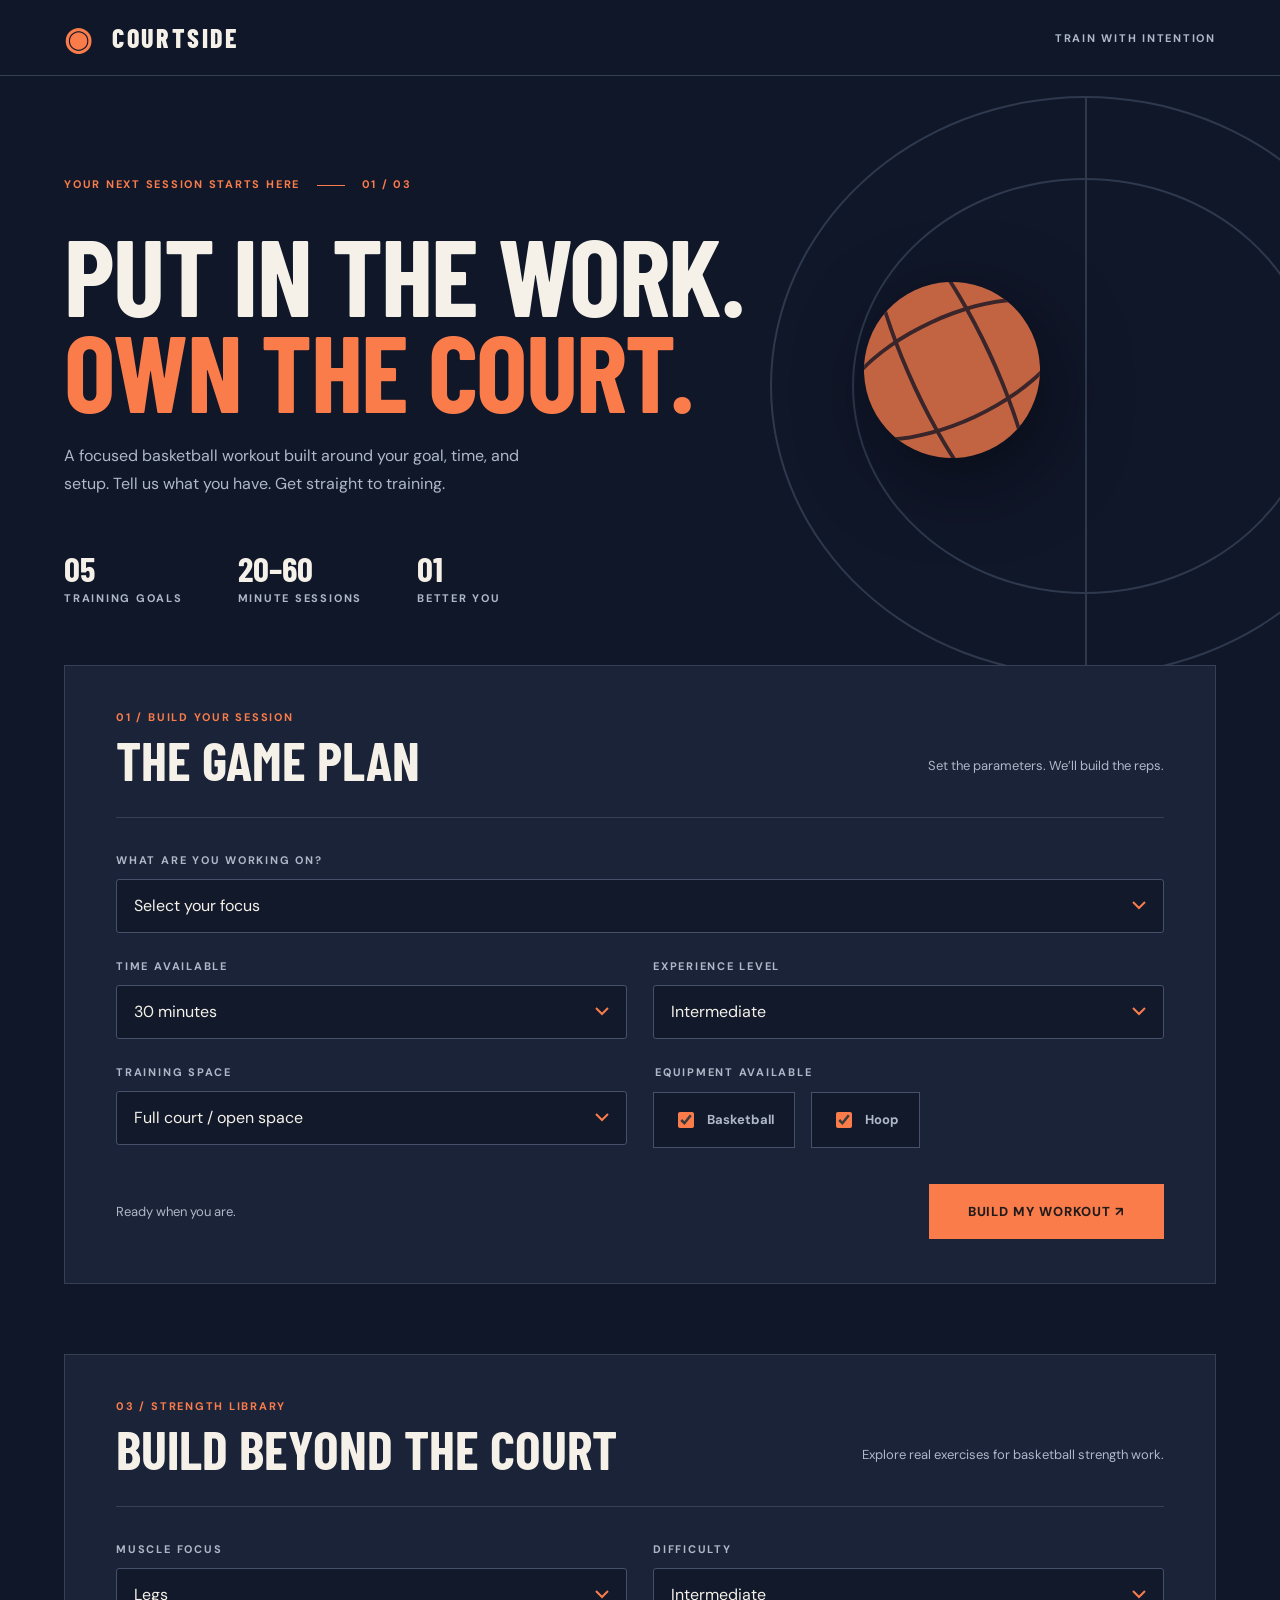
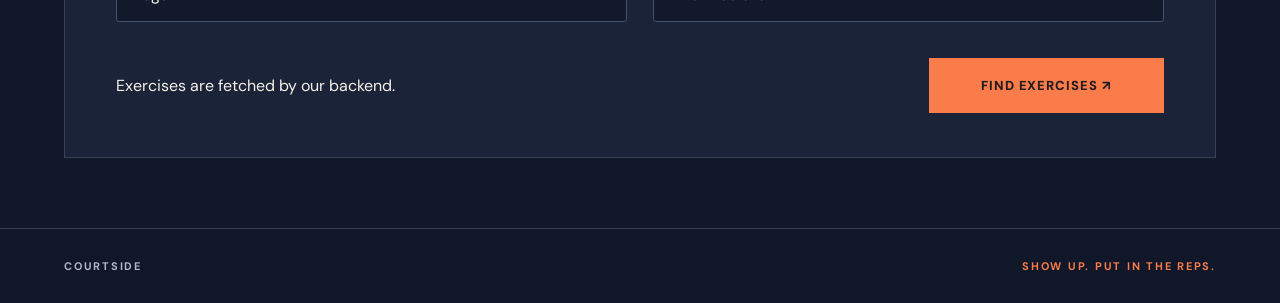
==== index.html @ 2d4d2a44 "connected to render backend" ====
<!doctype html>
<html lang="en">
<head>
  <meta charset="utf-8">
  <meta name="viewport" content="width=device-width, initial-scale=1">
  <meta name="theme-color" content="#101729">
  <title>COURTSIDE | Basketball Training</title>
  <link rel="stylesheet" href="style.css">
</head>
<body>
  <header class="masthead"><a href="#top" class="brand"><span class="brand-mark">◉</span> COURTSIDE</a><span class="header-tag">TRAIN WITH INTENTION</span></header>
  <main id="top">
    <section class="hero">
      <p class="eyebrow">YOUR NEXT SESSION STARTS HERE <span class="line"></span> 01 / 03</p>
      <h1>Put in the work.<br><em>Own the court.</em></h1>
      <p class="intro">A focused basketball workout built around your goal, time, and setup. Tell us what you have. Get straight to training.</p>
      <div class="hero-stats"><div><strong>05</strong><span>TRAINING GOALS</span></div><div><strong>20–60</strong><span>MINUTE SESSIONS</span></div><div><strong>01</strong><span>BETTER YOU</span></div></div>
      <div class="court-art" aria-hidden="true"><div class="court-circle"></div><div class="court-line"></div><div class="basketball"></div></div>
    </section>
    <section class="workspace" aria-labelledby="form-title">
      <div class="section-heading"><div><p class="eyebrow">01 / BUILD YOUR SESSION</p><h2 id="form-title">The game plan</h2></div><p>Set the parameters. We’ll build the reps.</p></div>
      <form id="workout-form" novalidate>
        <div class="field full"><label for="goal">WHAT ARE YOU WORKING ON?</label><select id="goal" required><option value="">Select your focus</option><option value="shooting">Shooting</option><option value="handling">Ball handling</option><option value="finishing">Finishing</option><option value="defense">Defense</option><option value="conditioning">Conditioning</option></select></div>
        <div class="field"><label for="minutes">TIME AVAILABLE</label><select id="minutes"><option value="20">20 minutes</option><option value="30" selected>30 minutes</option><option value="45">45 minutes</option><option value="60">60 minutes</option></select></div>
        <div class="field"><label for="level">EXPERIENCE LEVEL</label><select id="level"><option value="beginner">Beginner</option><option value="intermediate" selected>Intermediate</option><option value="advanced">Advanced</option></select></div>
        <div class="field"><label for="space">TRAINING SPACE</label><select id="space"><option value="court">Full court / open space</option><option value="small">Small space</option></select></div>
        <fieldset class="field equipment"><legend>EQUIPMENT AVAILABLE</legend><label class="check"><input type="checkbox" name="equipment" value="ball" checked> Basketball</label><label class="check"><input type="checkbox" name="equipment" value="hoop" checked> Hoop</label></fieldset>
        <div class="form-footer"><span id="status" role="status" aria-live="polite">Ready when you are.</span><button id="submit" type="submit">BUILD MY WORKOUT <span aria-hidden="true">↗</span></button></div>
      </form>
    </section>
    <section id="result" class="result" aria-live="polite" hidden></section>
    <section class="workspace strength" aria-labelledby="strength-title">
      <div class="section-heading"><div><p class="eyebrow">03 / STRENGTH LIBRARY</p><h2 id="strength-title">Build beyond the court</h2></div><p>Explore real exercises for basketball strength work.</p></div>
      <form id="exercise-form" novalidate>
        <div class="field"><label for="focus">MUSCLE FOCUS</label><select id="focus"><option value="legs">Legs</option><option value="core">Core</option><option value="upper">Chest / upper body</option></select></div>
        <div class="field"><label for="exercise-level">DIFFICULTY</label><select id="exercise-level"><option value="beginner">Beginner</option><option value="intermediate" selected>Intermediate</option><option value="advanced">Advanced</option></select></div>
        <div class="form-footer"><span id="exercise-status" role="status" aria-live="polite">Exercises are fetched by our backend.</span><button id="exercise-submit" type="submit">FIND EXERCISES <span aria-hidden="true">↗</span></button></div>
      </form>
      <div id="exercise-results" class="exercise-results" aria-live="polite" hidden></div>
    </section>
  </main>
  <footer>COURTSIDE <span>SHOW UP. PUT IN THE REPS.</span></footer>
  <script src="app.js" defer></script>
</body>
</html>
---- style.css ----
@import url('https://fonts.googleapis.com/css2?family=Barlow+Condensed:wght@500;600;700;800&family=DM+Sans:wght@400;500;600;700&display=swap');
:root{color-scheme:dark;--bg:#101729;--panel:#1a2337;--line:#344054;--text:#f5f1e8;--muted:#aeb8c9;--accent:#fa7c4b}*{box-sizing:border-box}html{scroll-behavior:smooth}body{margin:0;background:var(--bg);color:var(--text);font:16px 'DM Sans',sans-serif}button,select{font:inherit}.masthead{height:76px;border-bottom:1px solid var(--line);display:flex;align-items:center;justify-content:space-between;padding:0 max(5vw,24px);position:relative;z-index:2}.brand{font:800 26px 'Barlow Condensed',sans-serif;letter-spacing:.1em;text-decoration:none;color:var(--text)}.brand-mark{color:var(--accent);font-size:32px;vertical-align:-2px;margin-right:10px}.header-tag,.eyebrow,label,legend,.hero-stats span,footer{font-size:11px;letter-spacing:.16em;font-weight:700}.header-tag{color:var(--muted)}main{max-width:1320px;margin:auto}.hero{min-height:555px;padding:90px 5% 60px;position:relative;overflow:hidden}.hero>p,.hero>h1,.hero-stats{position:relative;z-index:1;max-width:710px}.eyebrow{color:var(--accent)}.line{display:inline-block;width:28px;height:1px;background:var(--accent);vertical-align:middle;margin:0 12px}h1,h2,h3{font-family:'Barlow Condensed',Impact,sans-serif;text-transform:uppercase;margin:0}h1{font-size:clamp(64px,8.5vw,128px);line-height:.88;letter-spacing:-.015em;margin:35px 0 25px}h1 em{font-style:normal;color:var(--accent)}.intro{max-width:470px!important;color:var(--muted);line-height:1.7}.hero-stats{display:flex;gap:55px;margin-top:50px}.hero-stats div{display:flex;flex-direction:column;gap:2px}.hero-stats strong{font:700 35px 'Barlow Condensed',sans-serif}.hero-stats span{color:var(--muted)}.court-art{position:absolute;right:-120px;top:20px;width:630px;height:580px;border:2px solid #38445a;border-radius:50%;opacity:.76}.court-circle{position:absolute;inset:80px;border:2px solid #38445a;border-radius:50%}.court-line{position:absolute;left:50%;height:100%;border-left:2px solid #38445a}.basketball{position:absolute;left:92px;top:184px;width:176px;height:176px;border-radius:50%;background:var(--accent);box-shadow:0 25px 75px #0008;transform:rotate(-25deg);overflow:hidden}.basketball:before,.basketball:after{content:"";position:absolute;border:4px solid #462a2b;border-radius:50%}.basketball:before{inset:-80px 45px}.basketball:after{width:240px;height:100px;left:-35px;top:34px}.workspace{margin:0 5% 70px;background:var(--panel);border:1px solid var(--line);padding:44px clamp(22px,4vw,60px)}.section-heading{display:flex;align-items:end;justify-content:space-between;border-bottom:1px solid var(--line);padding-bottom:30px;margin-bottom:35px;gap:20px}.section-heading .eyebrow{margin:0 0 9px}h2{font-size:54px;line-height:1}.section-heading>p{color:var(--muted);font-size:13px}form{display:grid;grid-template-columns:1fr 1fr;gap:26px}.field{display:flex;flex-direction:column;gap:12px}.full{grid-column:1/-1}label,legend{color:var(--muted)}select{appearance:none;background:#11192b;color:var(--text);border:1px solid #45516a;padding:15px 42px 15px 17px;border-radius:3px;min-height:54px;background-image:url("data:image/svg+xml,%3Csvg xmlns='http://www.w3.org/2000/svg' width='14' height='9'%3E%3Cpath d='m1 1 6 6 6-6' fill='none' stroke='%23fa7c4b' stroke-width='2'/%3E%3C/svg%3E");background-position:right 17px center;background-repeat:no-repeat}select:focus-visible,button:focus-visible,input:focus-visible{outline:2px solid var(--accent);outline-offset:3px}fieldset{border:0;padding:0;margin:0}.equipment{flex-direction:row;flex-wrap:wrap;align-content:start;gap:16px}.equipment legend{margin-bottom:13px}.check{padding:16px 20px;border:1px solid #45516a;background:#11192b;letter-spacing:0;font-size:13px;cursor:pointer;display:flex;align-items:center;gap:10px}.check input{accent-color:var(--accent);width:16px;height:16px}.form-footer{grid-column:1/-1;display:flex;justify-content:space-between;align-items:center;gap:20px;margin-top:10px}#status{color:var(--muted);font-size:13px}#status.error{color:#ffb6a2}button{border:0;background:var(--accent);color:#211b1c;font-weight:800;letter-spacing:.07em;font-size:13px;padding:19px 23px;min-width:235px;cursor:pointer}button:hover{background:#ff986d}button:disabled{opacity:.6;cursor:wait}.result{margin:0 5% 100px;border:1px solid var(--line);background:var(--panel);padding:42px clamp(22px,4vw,60px)}.result-top{display:flex;justify-content:space-between;align-items:end;gap:20px;border-bottom:1px solid var(--line);padding-bottom:25px}.result h2{font-size:52px}.result h3{font-size:29px}.duration{color:var(--accent);font:700 28px 'Barlow Condensed',sans-serif}.section-card{padding:26px 0;border-bottom:1px solid var(--line)}.section-card>p,.drill p,.coach-note{color:var(--muted);line-height:1.6}.drill{display:grid;grid-template-columns:60px 1fr auto;gap:20px;padding:15px 0;align-items:start}.drill .number{font:700 19px 'Barlow Condensed',sans-serif;color:var(--accent)}.drill h4{margin:0;font-size:15px}.drill p{font-size:13px;margin:7px 0 0}.drill .time{font-size:13px;color:var(--accent);white-space:nowrap}.coach-note{border-left:3px solid var(--accent);padding-left:18px;margin-top:25px}footer{border-top:1px solid var(--line);padding:30px 5%;display:flex;justify-content:space-between;color:var(--muted)}footer span{color:var(--accent)}@media(max-width:750px){.header-tag{display:none}.hero{min-height:520px;padding-top:75px}.court-art{right:-450px;opacity:.3}.hero-stats{gap:23px}.hero-stats strong{font-size:27px}.hero-stats span{font-size:9px}.section-heading{display:block}.section-heading>p{margin-bottom:0}form{grid-template-columns:1fr}.full,.form-footer{grid-column:1}.form-footer{align-items:stretch;flex-direction:column}button{width:100%}.result-top{align-items:start;flex-direction:column}footer{gap:15px;flex-wrap:wrap}}
:root .strength{margin-top:60px}.exercise-results{margin-top:35px;border-top:1px solid var(--line);padding-top:25px}.exercise-card{padding:22px 0;border-bottom:1px solid var(--line)}.exercise-card .number{color:var(--accent);font:700 20px 'Barlow Condensed',sans-serif}.exercise-card h3{display:inline-block;margin-left:15px;font-size:28px}.exercise-card p{color:var(--muted);font-size:14px;line-height:1.7}.exercise-card .exercise-meta{text-transform:capitalize;color:var(--accent);font-size:12px}.exercise-card .safety{border-left:2px solid var(--accent);padding-left:14px}
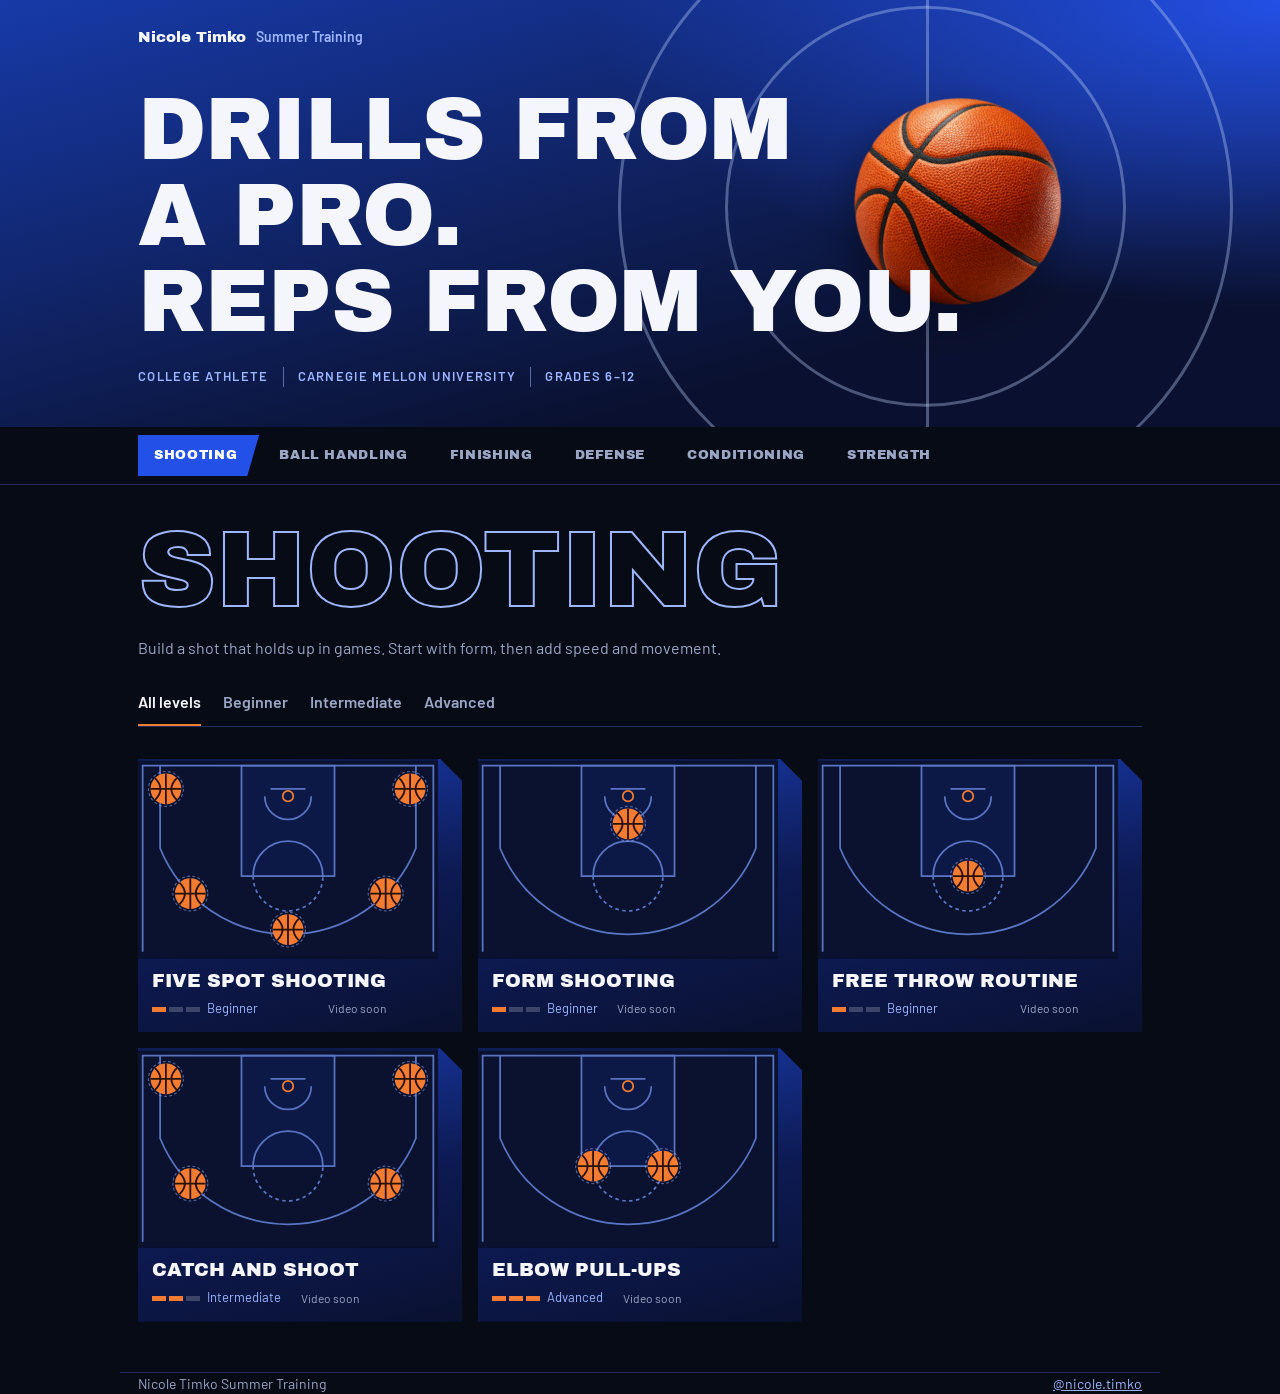
==== commit 6f468a6a: "updates format and look" ====
--- a/index.html
+++ b/index.html
@@ -3,43 +3,102 @@
 <head>
   <meta charset="utf-8">
   <meta name="viewport" content="width=device-width, initial-scale=1">
-  <meta name="theme-color" content="#101729">
-  <title>COURTSIDE | Basketball Training</title>
+  <meta name="theme-color" content="#0a1130">
+  <title>Nicole Timko | Summer Training</title>
+  <link rel="preconnect" href="https://fonts.googleapis.com">
+  <link rel="preconnect" href="https://fonts.gstatic.com" crossorigin>
+  <link href="https://fonts.googleapis.com/css2?family=Archivo+Black&family=Barlow:wght@400;500;600&display=swap" rel="stylesheet">
   <link rel="stylesheet" href="style.css">
 </head>
 <body>
-  <header class="masthead"><a href="#top" class="brand"><span class="brand-mark">◉</span> COURTSIDE</a><span class="header-tag">TRAIN WITH INTENTION</span></header>
-  <main id="top">
-    <section class="hero">
-      <p class="eyebrow">YOUR NEXT SESSION STARTS HERE <span class="line"></span> 01 / 03</p>
-      <h1>Put in the work.<br><em>Own the court.</em></h1>
-      <p class="intro">A focused basketball workout built around your goal, time, and setup. Tell us what you have. Get straight to training.</p>
-      <div class="hero-stats"><div><strong>05</strong><span>TRAINING GOALS</span></div><div><strong>20–60</strong><span>MINUTE SESSIONS</span></div><div><strong>01</strong><span>BETTER YOU</span></div></div>
-      <div class="court-art" aria-hidden="true"><div class="court-circle"></div><div class="court-line"></div><div class="basketball"></div></div>
-    </section>
-    <section class="workspace" aria-labelledby="form-title">
-      <div class="section-heading"><div><p class="eyebrow">01 / BUILD YOUR SESSION</p><h2 id="form-title">The game plan</h2></div><p>Set the parameters. We’ll build the reps.</p></div>
-      <form id="workout-form" novalidate>
-        <div class="field full"><label for="goal">WHAT ARE YOU WORKING ON?</label><select id="goal" required><option value="">Select your focus</option><option value="shooting">Shooting</option><option value="handling">Ball handling</option><option value="finishing">Finishing</option><option value="defense">Defense</option><option value="conditioning">Conditioning</option></select></div>
-        <div class="field"><label for="minutes">TIME AVAILABLE</label><select id="minutes"><option value="20">20 minutes</option><option value="30" selected>30 minutes</option><option value="45">45 minutes</option><option value="60">60 minutes</option></select></div>
-        <div class="field"><label for="level">EXPERIENCE LEVEL</label><select id="level"><option value="beginner">Beginner</option><option value="intermediate" selected>Intermediate</option><option value="advanced">Advanced</option></select></div>
-        <div class="field"><label for="space">TRAINING SPACE</label><select id="space"><option value="court">Full court / open space</option><option value="small">Small space</option></select></div>
-        <fieldset class="field equipment"><legend>EQUIPMENT AVAILABLE</legend><label class="check"><input type="checkbox" name="equipment" value="ball" checked> Basketball</label><label class="check"><input type="checkbox" name="equipment" value="hoop" checked> Hoop</label></fieldset>
-        <div class="form-footer"><span id="status" role="status" aria-live="polite">Ready when you are.</span><button id="submit" type="submit">BUILD MY WORKOUT <span aria-hidden="true">↗</span></button></div>
+  <!-- Shared basketball graphic used by every court diagram -->
+  <svg width="0" height="0" style="position:absolute" aria-hidden="true">
+    <defs>
+      <g id="ball">
+        <circle r="12" fill="#f47b32"/>
+        <path d="M-12 0H12M0-12V12M-8.5-8.5Q0 0-8.5 8.5M8.5-8.5Q0 0 8.5 8.5" fill="none" stroke="#2a1206" stroke-width="1.4"/>
+      </g>
+    </defs>
+  </svg>
+
+  <header class="hero">
+    <div class="wrap">
+      <p class="brand">Nicole Timko <span>Summer Training</span></p>
+
+      <h1>Drills from<br>a pro.<br>Reps from you.</h1>
+
+      <div class="court-art" aria-hidden="true">
+        <div class="court-circle"></div>
+        <div class="court-line"></div>
+        <div class="basketball"></div>
+      </div>
+
+      <p class="specs">
+        <span>College Athlete</span>
+        <span>Carnegie Mellon University</span>
+        <span>Grades 6–12</span>
+      </p>
+    </div>
+  </header>
+
+  <nav id="tabs" class="tabs" aria-label="Skills"><div class="wrap" id="tabs-in"></div></nav>
+
+  <main class="wrap">
+    <div class="page-head">
+      <h2 id="title"></h2>
+      <p id="blurb"></p>
+      <div id="levels" class="levels" role="group" aria-label="Filter by level"></div>
+    </div>
+
+    <section id="grid" class="grid" aria-live="polite"></section>
+
+    <section id="strength" class="strength" hidden>
+      <form id="exercise-form" novalidate>
+        <label>Muscle focus
+          <select id="focus">
+            <option value="legs">Legs</option>
+            <option value="core">Core</option>
+            <option value="upper">Chest / upper body</option>
+          </select>
+        </label>
+        <label>Difficulty
+          <select id="exercise-level">
+            <option value="beginner">Beginner</option>
+            <option value="intermediate" selected>Intermediate</option>
+            <option value="advanced">Advanced</option>
+          </select>
+        </label>
+        <button id="exercise-submit" type="submit" class="btn">Find exercises</button>
       </form>
-    </section>
-    <section id="result" class="result" aria-live="polite" hidden></section>
-    <section class="workspace strength" aria-labelledby="strength-title">
-      <div class="section-heading"><div><p class="eyebrow">03 / STRENGTH LIBRARY</p><h2 id="strength-title">Build beyond the court</h2></div><p>Explore real exercises for basketball strength work.</p></div>
-      <form id="exercise-form" novalidate>
-        <div class="field"><label for="focus">MUSCLE FOCUS</label><select id="focus"><option value="legs">Legs</option><option value="core">Core</option><option value="upper">Chest / upper body</option></select></div>
-        <div class="field"><label for="exercise-level">DIFFICULTY</label><select id="exercise-level"><option value="beginner">Beginner</option><option value="intermediate" selected>Intermediate</option><option value="advanced">Advanced</option></select></div>
-        <div class="form-footer"><span id="exercise-status" role="status" aria-live="polite">Exercises are fetched by our backend.</span><button id="exercise-submit" type="submit">FIND EXERCISES <span aria-hidden="true">↗</span></button></div>
-      </form>
-      <div id="exercise-results" class="exercise-results" aria-live="polite" hidden></div>
+      <p id="exercise-status" role="status" aria-live="polite" class="status">Pick a focus and difficulty to see exercises.</p>
+      <div id="exercise-results" hidden></div>
     </section>
   </main>
-  <footer>COURTSIDE <span>SHOW UP. PUT IN THE REPS.</span></footer>
+
+  <footer class="wrap">
+    <span>Nicole Timko Summer Training</span>
+    <a href="https://www.instagram.com/nicole.timko/" target="_blank" rel="noopener">@nicole.timko</a>
+  </footer>
+
+  <dialog id="viewer" aria-labelledby="viewer-title">
+    <button id="viewer-close" class="close" type="button" aria-label="Close">&times;</button>
+    <div class="sheet">
+      <div id="media" class="media"></div>
+      <div class="info">
+        <p id="viewer-meta" class="meta"></p>
+        <h3 id="viewer-title"></h3>
+        <p id="viewer-desc" class="desc"></p>
+        <div id="court-wrap" hidden>
+          <div id="court-box"></div>
+          <div class="court-bar">
+            <span id="court-label" aria-live="polite"></span>
+            <button id="court-toggle" type="button" class="btn small">Pause</button>
+          </div>
+        </div>
+      </div>
+    </div>
+  </dialog>
+
   <script src="app.js" defer></script>
 </body>
 </html>
--- a/style.css
+++ b/style.css
@@ -1,3 +1,235 @@
-@import url('https://fonts.googleapis.com/css2?family=Barlow+Condensed:wght@500;600;700;800&family=DM+Sans:wght@400;500;600;700&display=swap');
-:root{color-scheme:dark;--bg:#101729;--panel:#1a2337;--line:#344054;--text:#f5f1e8;--muted:#aeb8c9;--accent:#fa7c4b}*{box-sizing:border-box}html{scroll-behavior:smooth}body{margin:0;background:var(--bg);color:var(--text);font:16px 'DM Sans',sans-serif}button,select{font:inherit}.masthead{height:76px;border-bottom:1px solid var(--line);display:flex;align-items:center;justify-content:space-between;padding:0 max(5vw,24px);position:relative;z-index:2}.brand{font:800 26px 'Barlow Condensed',sans-serif;letter-spacing:.1em;text-decoration:none;color:var(--text)}.brand-mark{color:var(--accent);font-size:32px;vertical-align:-2px;margin-right:10px}.header-tag,.eyebrow,label,legend,.hero-stats span,footer{font-size:11px;letter-spacing:.16em;font-weight:700}.header-tag{color:var(--muted)}main{max-width:1320px;margin:auto}.hero{min-height:555px;padding:90px 5% 60px;position:relative;overflow:hidden}.hero>p,.hero>h1,.hero-stats{position:relative;z-index:1;max-width:710px}.eyebrow{color:var(--accent)}.line{display:inline-block;width:28px;height:1px;background:var(--accent);vertical-align:middle;margin:0 12px}h1,h2,h3{font-family:'Barlow Condensed',Impact,sans-serif;text-transform:uppercase;margin:0}h1{font-size:clamp(64px,8.5vw,128px);line-height:.88;letter-spacing:-.015em;margin:35px 0 25px}h1 em{font-style:normal;color:var(--accent)}.intro{max-width:470px!important;color:var(--muted);line-height:1.7}.hero-stats{display:flex;gap:55px;margin-top:50px}.hero-stats div{display:flex;flex-direction:column;gap:2px}.hero-stats strong{font:700 35px 'Barlow Condensed',sans-serif}.hero-stats span{color:var(--muted)}.court-art{position:absolute;right:-120px;top:20px;width:630px;height:580px;border:2px solid #38445a;border-radius:50%;opacity:.76}.court-circle{position:absolute;inset:80px;border:2px solid #38445a;border-radius:50%}.court-line{position:absolute;left:50%;height:100%;border-left:2px solid #38445a}.basketball{position:absolute;left:92px;top:184px;width:176px;height:176px;border-radius:50%;background:var(--accent);box-shadow:0 25px 75px #0008;transform:rotate(-25deg);overflow:hidden}.basketball:before,.basketball:after{content:"";position:absolute;border:4px solid #462a2b;border-radius:50%}.basketball:before{inset:-80px 45px}.basketball:after{width:240px;height:100px;left:-35px;top:34px}.workspace{margin:0 5% 70px;background:var(--panel);border:1px solid var(--line);padding:44px clamp(22px,4vw,60px)}.section-heading{display:flex;align-items:end;justify-content:space-between;border-bottom:1px solid var(--line);padding-bottom:30px;margin-bottom:35px;gap:20px}.section-heading .eyebrow{margin:0 0 9px}h2{font-size:54px;line-height:1}.section-heading>p{color:var(--muted);font-size:13px}form{display:grid;grid-template-columns:1fr 1fr;gap:26px}.field{display:flex;flex-direction:column;gap:12px}.full{grid-column:1/-1}label,legend{color:var(--muted)}select{appearance:none;background:#11192b;color:var(--text);border:1px solid #45516a;padding:15px 42px 15px 17px;border-radius:3px;min-height:54px;background-image:url("data:image/svg+xml,%3Csvg xmlns='http://www.w3.org/2000/svg' width='14' height='9'%3E%3Cpath d='m1 1 6 6 6-6' fill='none' stroke='%23fa7c4b' stroke-width='2'/%3E%3C/svg%3E");background-position:right 17px center;background-repeat:no-repeat}select:focus-visible,button:focus-visible,input:focus-visible{outline:2px solid var(--accent);outline-offset:3px}fieldset{border:0;padding:0;margin:0}.equipment{flex-direction:row;flex-wrap:wrap;align-content:start;gap:16px}.equipment legend{margin-bottom:13px}.check{padding:16px 20px;border:1px solid #45516a;background:#11192b;letter-spacing:0;font-size:13px;cursor:pointer;display:flex;align-items:center;gap:10px}.check input{accent-color:var(--accent);width:16px;height:16px}.form-footer{grid-column:1/-1;display:flex;justify-content:space-between;align-items:center;gap:20px;margin-top:10px}#status{color:var(--muted);font-size:13px}#status.error{color:#ffb6a2}button{border:0;background:var(--accent);color:#211b1c;font-weight:800;letter-spacing:.07em;font-size:13px;padding:19px 23px;min-width:235px;cursor:pointer}button:hover{background:#ff986d}button:disabled{opacity:.6;cursor:wait}.result{margin:0 5% 100px;border:1px solid var(--line);background:var(--panel);padding:42px clamp(22px,4vw,60px)}.result-top{display:flex;justify-content:space-between;align-items:end;gap:20px;border-bottom:1px solid var(--line);padding-bottom:25px}.result h2{font-size:52px}.result h3{font-size:29px}.duration{color:var(--accent);font:700 28px 'Barlow Condensed',sans-serif}.section-card{padding:26px 0;border-bottom:1px solid var(--line)}.section-card>p,.drill p,.coach-note{color:var(--muted);line-height:1.6}.drill{display:grid;grid-template-columns:60px 1fr auto;gap:20px;padding:15px 0;align-items:start}.drill .number{font:700 19px 'Barlow Condensed',sans-serif;color:var(--accent)}.drill h4{margin:0;font-size:15px}.drill p{font-size:13px;margin:7px 0 0}.drill .time{font-size:13px;color:var(--accent);white-space:nowrap}.coach-note{border-left:3px solid var(--accent);padding-left:18px;margin-top:25px}footer{border-top:1px solid var(--line);padding:30px 5%;display:flex;justify-content:space-between;color:var(--muted)}footer span{color:var(--accent)}@media(max-width:750px){.header-tag{display:none}.hero{min-height:520px;padding-top:75px}.court-art{right:-450px;opacity:.3}.hero-stats{gap:23px}.hero-stats strong{font-size:27px}.hero-stats span{font-size:9px}.section-heading{display:block}.section-heading>p{margin-bottom:0}form{grid-template-columns:1fr}.full,.form-footer{grid-column:1}.form-footer{align-items:stretch;flex-direction:column}button{width:100%}.result-top{align-items:start;flex-direction:column}footer{gap:15px;flex-wrap:wrap}}
-:root .strength{margin-top:60px}.exercise-results{margin-top:35px;border-top:1px solid var(--line);padding-top:25px}.exercise-card{padding:22px 0;border-bottom:1px solid var(--line)}.exercise-card .number{color:var(--accent);font:700 20px 'Barlow Condensed',sans-serif}.exercise-card h3{display:inline-block;margin-left:15px;font-size:28px}.exercise-card p{color:var(--muted);font-size:14px;line-height:1.7}.exercise-card .exercise-meta{text-transform:capitalize;color:var(--accent);font-size:12px}.exercise-card .safety{border-left:2px solid var(--accent);padding-left:14px}
+/* Vibe of Erik's page: the signing-announcement look. Deep navy, royal blue,
+   heavy wide headlines, cut corners, and a basketball-orange accent. */
+:root {
+  color-scheme: dark;
+  --ink: #070b16; --navy: #0a1130; --panel: #101a42; --royal: #2350e6;
+  --ice: #9db6ff; --ball: #f47b32; --text: #f4f6fb; --muted: #9aa6c4; --line: #22305f;
+}
+* { box-sizing: border-box; }
+[hidden] { display: none !important; }
+body { margin: 0; background: var(--ink); color: var(--text); font: 16px/1.5 Barlow, system-ui, sans-serif; }
+button, select { font: inherit; color: inherit; }
+a { color: var(--ice); }
+:focus-visible { outline: 2px solid var(--ball); outline-offset: 2px; }
+.wrap { max-width: 1040px; margin: 0 auto; padding: 0 18px; }
+h1, h2, h3, .tab, .brand { font-family: "Archivo Black", Impact, sans-serif; font-weight: 400; margin: 0; }
+
+/* Hero */
+.hero {
+  position: relative;
+  overflow: hidden;
+  min-height: 420px;
+  padding: 26px 0 40px;
+  background:
+    radial-gradient(90% 120% at 100% 0, #2350e6 0%, transparent 60%),
+    linear-gradient(165deg, #173aa8, #0a1130 75%);
+}
+
+/* Optional action photo */
+.hero::before {
+  content: "";
+  position: absolute;
+  inset: 0;
+  z-index: 0;
+  background: url(assets/erik-hero.jpg) right 20% center / cover;
+  mix-blend-mode: luminosity;
+  opacity: .35;
+}
+
+.hero .wrap {
+  position: relative;
+  z-index: 1;
+  isolation: isolate;
+}
+
+.brand {
+  position: relative;
+  z-index: 3;
+  display: flex;
+  gap: 10px;
+  align-items: baseline;
+  margin-bottom: 38px;
+  font-size: 15px;
+}
+
+.brand span {
+  font-family: Barlow, sans-serif;
+  font-weight: 600;
+  color: var(--ice);
+  font-size: 14px;
+}
+
+.hero h1 {
+  position: relative;
+  z-index: 3;
+  font-size: clamp(32px, 9.5vw, 88px);
+  line-height: .98;
+  text-transform: uppercase;
+  letter-spacing: -.01em;
+}
+
+.specs {
+  position: relative;
+  z-index: 3;
+  display: flex;
+  flex-wrap: wrap;
+  gap: 6px 0;
+  margin: 22px 0 0;
+  font-size: 13px;
+  font-weight: 600;
+  letter-spacing: .1em;
+  text-transform: uppercase;
+  color: var(--ice);
+}
+
+.specs span + span {
+  border-left: 1px solid #9db6ff88;
+  margin-left: 14px;
+  padding-left: 14px;
+}
+
+/* Court artwork: behind the title, toward its right side */
+.hero .court-art {
+  position: absolute;
+  z-index: 2;
+  top: 50%;
+  right: -7%;
+  width: clamp(350px, 48vw, 620px);
+  aspect-ratio: 1;
+  transform: translateY(-50%);
+  border: 3px solid rgba(195, 215, 255, .35);
+  border-radius: 50%;
+  pointer-events: none;
+}
+
+.hero .court-circle {
+  position: absolute;
+  inset: 17%;
+  border: 3px solid rgba(195, 215, 255, .35);
+  border-radius: 50%;
+}
+
+.hero .court-line {
+  position: absolute;
+  top: 0;
+  left: 50%;
+  height: 100%;
+  border-left: 3px solid rgba(195, 215, 255, .35);
+}
+
+.hero .basketball {
+  position: absolute;
+  top: 29%;
+  left: 35%;
+  width: 40%;
+  aspect-ratio: 1;
+  background: url("assets/basketball-realistic.png") center / contain no-repeat;
+  filter: drop-shadow(0 18px 20px rgba(0, 0, 0, .35));
+  transform: rotate(28deg);
+}
+
+/* Skill tabs */
+.tabs { position: sticky; top: 0; z-index: 5; background: var(--ink); border-bottom: 1px solid var(--line); }
+.tabs .wrap { display: flex; gap: 4px; overflow-x: auto; scrollbar-width: none; padding-top: 8px; padding-bottom: 8px; }
+.tab { flex: none; border: 0; background: none; color: var(--muted); padding: 11px 22px 11px 16px; font-size: 13px; letter-spacing: .05em; text-transform: uppercase; cursor: pointer;
+  clip-path: polygon(0 0, 100% 0, calc(100% - 12px) 100%, 0 100%); }
+.tab:hover { color: var(--text); }
+.tab[aria-selected="true"] { background: var(--royal); color: #fff; }
+
+/* Page header */
+.page-head { padding: 34px 0 10px; }
+.page-head h2 { font-size: clamp(44px, 12vw, 108px); line-height: .95; text-transform: uppercase; color: transparent; -webkit-text-stroke: 2px var(--ice); }
+.page-head p { color: var(--muted); max-width: 100ch; margin: 14px 0 0; }
+.levels { display: flex; gap: 22px; margin-top: 22px; border-bottom: 1px solid var(--line); overflow-x: auto; }
+.lvl { background: none; border: 0; padding: 8px 0 10px; color: var(--muted); font-weight: 600; cursor: pointer; border-bottom: 3px solid transparent; margin-bottom: -1px; white-space: nowrap; }
+.lvl[aria-pressed="true"] { color: var(--text); border-bottom-color: var(--ball); }
+
+/* Drill grid */
+.grid { display: grid; grid-template-columns: repeat(2, 1fr); gap: 12px; padding: 22px 0 50px; }
+.tile { border: 0; padding: 0; text-align: left; cursor: pointer; display: flex; flex-direction: column; position: relative;
+  background: linear-gradient(165deg, #1a3fb8, #0d1a52 55%, #0a1130);
+  clip-path: polygon(0 0, calc(100% - 22px) 0, 100% 22px, 100% 100%, 0 100%); transition: filter .15s; }
+.tile:hover { filter: brightness(1.18); }
+.tile:focus-visible { box-shadow: inset 0 0 0 3px var(--ball); outline: 0; }
+.tile-art { aspect-ratio: 3 / 2; background: #060c22aa; display: grid; place-items: center; font-size: 46px; overflow: hidden; }
+.tile-text { padding: 12px 14px 14px; display: flex; flex-direction: column; gap: 8px; flex: 1; justify-content: space-between; }
+.tile-title { font-family: "Archivo Black", sans-serif; text-transform: uppercase; font-size: clamp(14px, 3.8vw, 19px); line-height: 1.05; }
+.tile-foot { display: flex; align-items: center; justify-content: space-between; font-size: 13px; color: var(--ice); }
+.meter { display: inline-flex; gap: 3px; margin-right: 7px; vertical-align: middle; }
+.meter i { width: 14px; height: 5px; background: #ffffff33; }
+.meter i.on { background: var(--ball); }
+.soon { color: var(--muted); font-size: 12px; }
+.play { width: 22px; height: 22px; }
+.empty { grid-column: 1 / -1; color: var(--muted); }
+
+/* Court diagram */
+.court { width: 100%; display: block; background: #0a1230; }
+.court .lines { fill: none; stroke: #6f8ee8; stroke-width: 3; opacity: .8; }
+.court .lines rect { fill: #2350e626; }
+.court .hoop { fill: none; stroke: var(--ball); stroke-width: 3; }
+.court .ring { fill: none; stroke: var(--ice); stroke-width: 2; stroke-dasharray: 5 4; opacity: .5; }
+.court .spot.active .ring { stroke: var(--ball); opacity: 1; }
+.court text { fill: #cfdcff; font: 600 15px Barlow, sans-serif; text-anchor: middle; }
+.court .runner { transition: transform .75s cubic-bezier(.5, 0, .2, 1); filter: drop-shadow(0 0 8px #f47b32bb); }
+.court .shot { stroke: var(--ball); stroke-width: 4; stroke-dasharray: 9 8; opacity: 0; }
+.court .shot.fire { animation: fade .8s ease-out; }
+.court .hoop.flash { animation: flash .7s; }
+@keyframes fade { from { opacity: 1; } to { opacity: 0; } }
+@keyframes flash { 40% { stroke: #fff; stroke-width: 6; } }
+.court-bar { display: flex; justify-content: space-between; align-items: center; gap: 12px; padding: 10px 0 0; color: var(--ice); font-weight: 600; font-size: 14px; }
+
+/* Drill viewer */
+dialog { width: min(860px, 96vw); max-height: 94vh; padding: 0; border: 0; background: var(--navy); color: var(--text); overflow: auto;
+  clip-path: polygon(0 0, calc(100% - 28px) 0, 100% 28px, 100% 100%, 0 100%); }
+dialog::backdrop { background: rgba(3, 6, 16, .85); }
+.close { position: absolute; top: 8px; right: 30px; z-index: 2; width: 38px; height: 38px; border: 0; border-radius: 50%; background: #000a; font-size: 26px; line-height: 1; cursor: pointer; }
+.media { background: #000; aspect-ratio: 9 / 16; max-height: 52vh; width: 100%; display: grid; place-items: center; }
+.media video, .media iframe { width: 100%; height: 100%; border: 0; }
+.placeholder { text-align: center; color: var(--muted); padding: 20px; }
+.placeholder .big { width: 62px; height: 62px; margin: 0 auto 10px; display: grid; place-items: center; background: var(--royal); color: #fff; font-size: 22px; clip-path: polygon(0 0, 100% 0, 100% 100%, 12px 100%, 0 calc(100% - 12px)); }
+.info { padding: 18px 20px 26px; }
+.meta { margin: 0; color: var(--ball); font-weight: 600; font-size: 14px; text-transform: capitalize; }
+.info h3 { font-size: 28px; line-height: 1.05; text-transform: uppercase; margin: 4px 0 10px; }
+.desc { margin: 0 0 18px; color: var(--muted); }
+@media (min-width: 760px) {
+  .sheet { display: grid; grid-template-columns: 340px 1fr; }
+  .media { max-height: none; aspect-ratio: auto; min-height: 520px; }
+}
+
+/* Buttons and strength */
+.btn { border: 0; background: var(--royal); color: #fff; font-weight: 600; padding: 13px 22px; cursor: pointer; clip-path: polygon(0 0, 100% 0, calc(100% - 10px) 100%, 0 100%); }
+.btn:hover { background: #3d68f0; }
+.btn:disabled { opacity: .6; cursor: wait; }
+.btn.small { padding: 8px 18px; font-size: 14px; }
+.strength { padding: 26px 0 50px; }
+.strength form { display: grid; grid-template-columns: 1fr 1fr; gap: 14px; align-items: end; }
+.strength label { display: flex; flex-direction: column; gap: 6px; color: var(--muted); font-size: 14px; }
+.strength .btn { grid-column: 1 / -1; }
+select { background: var(--panel); border: 1px solid var(--line); padding: 12px; color: var(--text); }
+.status { color: var(--muted); font-size: 14px; }
+.status.error { color: #ff9c8a; }
+.exercise-card { padding: 18px 0; border-bottom: 1px solid var(--line); }
+.exercise-card h3 { font-size: 19px; text-transform: uppercase; }
+.exercise-card p { margin: 6px 0 0; color: var(--muted); font-size: 15px; }
+.exercise-card .exercise-meta { color: var(--ball); text-transform: capitalize; font-size: 14px; }
+.exercise-card .safety { border-left: 3px solid var(--royal); padding-left: 12px; }
+
+footer { display: flex; justify-content: space-between; border-top: 1px solid var(--line); padding-top: 20px; padding-bottom: 32px; color: var(--muted); font-size: 14px; }
+
+@media (min-width: 700px) {
+  .grid { grid-template-columns: repeat(3, 1fr); gap: 16px; }
+}
+
+@media (max-width: 700px) {
+  .hero { min-height: 0; }
+  .hero .court-art {
+    top: 50%;
+    right: -190px;
+    width: 390px;
+    opacity: .45;
+  }
+}
+
+@media (prefers-reduced-motion: reduce) {
+  .court .runner { transition: none; }
+}
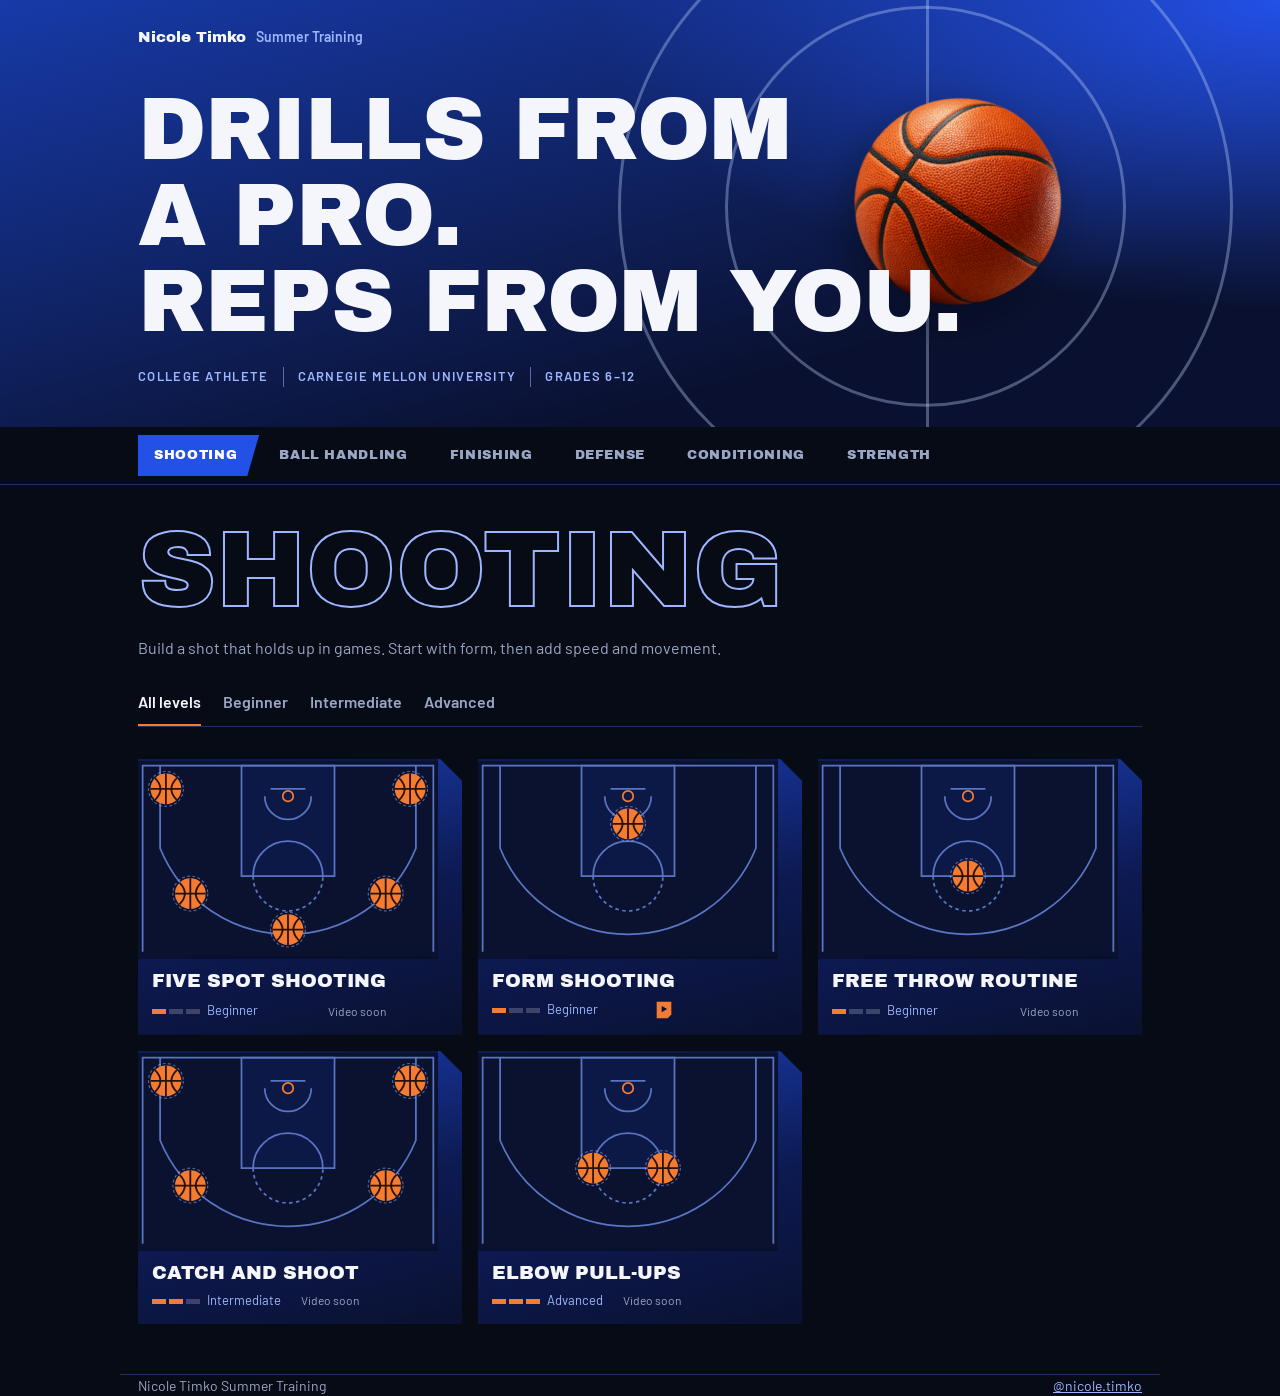
==== commit 89b47972: "fix?" ====
--- a/index.html
+++ b/index.html
@@ -14,6 +14,7 @@
   <!-- Shared basketball graphic used by every court diagram -->
   <svg width="0" height="0" style="position:absolute" aria-hidden="true">
     <defs>
+      <linearGradient id="ringGrad" x1="0" y1="0" x2="1" y2="1"><stop offset="0" stop-color="#2350e6"/><stop offset="1" stop-color="#9db6ff"/></linearGradient>
       <g id="ball">
         <circle r="12" fill="#f47b32"/>
         <path d="M-12 0H12M0-12V12M-8.5-8.5Q0 0-8.5 8.5M8.5-8.5Q0 0 8.5 8.5" fill="none" stroke="#2a1206" stroke-width="1.4"/>
@@ -73,6 +74,48 @@
       <p id="exercise-status" role="status" aria-live="polite" class="status">Pick a focus and difficulty to see exercises.</p>
       <div id="exercise-results" hidden></div>
     </section>
+    <!-- ===== MY WEEK: weekly dashboard (filled in by tracker.js) ===== -->
+    <section id="summary" class="tracker" hidden>
+      <div class="week-nav">
+        <div class="week-arrows">
+          <button id="week-prev" type="button" class="btn small ghost">Previous week</button>
+          <button id="week-next" type="button" class="btn small ghost">Next week</button>
+        </div>
+        <strong id="week-label"></strong>
+        <button id="week-now" type="button" class="btn small">This week</button>
+      </div>
+      <p id="summary-status" role="status" aria-live="polite" class="status"></p>
+      <div class="dash">
+        <div id="summary-stats" class="col"></div>
+        <div id="summary-side" class="col"></div>
+      </div>
+    </section>
+
+    <!-- ===== WORKOUT BUILDER: create, save, and log workouts ===== -->
+    <section id="builder" class="tracker" hidden>
+      <div class="builder-grid">
+        <div class="card">
+          <h3>Pick drills</h3>
+          <div class="builder-form">
+            <label>Workout name <input id="builder-name" type="text" maxlength="60" placeholder="Tuesday shooting day"></label>
+            <label>Category <select id="drill-cat"></select></label>
+            <label>Drill <select id="drill-pick"></select></label>
+            <label>Minutes <input id="drill-minutes" type="number" min="0" value="10"></label>
+            <label>Planned shots (0 if none) <input id="drill-shots" type="number" min="0" value="50"></label>
+            <button id="drill-add" type="button" class="btn small">Add drill</button>
+          </div>
+        </div>
+        <div class="card">
+          <div class="card-head"><h3>Your workout</h3><span id="draft-total" class="tag"></span></div>
+          <div id="draft-list"></div>
+          <button id="builder-save" type="button" class="btn">Save workout</button>
+          <p id="builder-status" role="status" aria-live="polite" class="status"></p>
+        </div>
+      </div>
+      <div id="log-panel" class="log-panel" hidden></div>
+      <h3>Saved workouts</h3>
+      <div id="saved-list" class="saved-grid"></div>
+    </section>
   </main>
 
   <footer class="wrap">
@@ -99,6 +142,8 @@
     </div>
   </dialog>
 
+  
+  <script src="tracker.js" defer></script>
   <script src="app.js" defer></script>
 </body>
 </html>
--- a/style.css
+++ b/style.css
@@ -24,6 +24,7 @@
     radial-gradient(90% 120% at 100% 0, #2350e6 0%, transparent 60%),
     linear-gradient(165deg, #173aa8, #0a1130 75%);
 }
+
 
 /* Optional action photo */
 .hero::before {
@@ -232,4 +233,116 @@
 
 @media (prefers-reduced-motion: reduce) {
   .court .runner { transition: none; }
-}+}
+
+/* ===== User pages: My week + Workout builder (rounded dashboard look) ===== */
+input { font: inherit; background: #0a1230; border: 1px solid var(--line); border-radius: 12px; padding: 12px; color: var(--text); width: 100%; }
+.tracker select { border-radius: 12px; }
+.tracker { padding: 26px 0 50px; }
+.tracker h3 { font-size: 20px; text-transform: uppercase; margin: 30px 0 12px; }
+.tracker label { display: flex; flex-direction: column; gap: 6px; color: var(--muted); font-size: 14px; }
+.tracker .btn { clip-path: none; border-radius: 999px; }
+.btn.ghost { background: transparent; box-shadow: inset 0 0 0 1px var(--line); color: var(--ice); }
+.btn.ghost:hover { background: #ffffff0d; }
+
+/* Rounded glass cards */
+.card, .stat-card, .log-panel, .saved {
+  background: linear-gradient(160deg, #111c47, #0b1230 70%);
+  border: 1px solid #1f2d5e; border-radius: 22px; padding: 22px;
+  box-shadow: 0 12px 30px #0006;
+}
+.card h3, .stat-card h3 { margin: 0; }
+.stat-card h3 { font-size: 24px; text-transform: none; }
+.card-head, .stat-head { display: flex; justify-content: space-between; align-items: baseline; gap: 10px; }
+.tag { color: var(--muted); font-size: 12px; font-weight: 600; letter-spacing: .12em; text-transform: uppercase; }
+
+.week-nav { display: flex; flex-wrap: wrap; align-items: center; gap: 10px 14px; }
+.week-nav strong { font-family: "Archivo Black", sans-serif; font-weight: 400; margin: 0 auto 0 4px; }
+.week-arrows { display: flex; gap: .5rem; align-items: center; }
+
+/* Dashboard: wide column + side column, like the inspo */
+.dash { display: grid; gap: 16px; margin-top: 18px; }
+.col { display: grid; gap: 16px; align-content: start; }
+.stat-body { display: flex; align-items: center; gap: 24px; margin-top: 18px; }
+.grow { flex: 1; min-width: 0; }
+.ring { position: relative; width: 150px; flex: none; }
+.ring svg { display: block; width: 100%; overflow: visible; }
+.ring circle { fill: none; stroke-width: 11; }
+.ring-track { stroke: #ffffff14; }
+.ring-fill { stroke: url(#ringGrad); stroke-linecap: round; transition: stroke-dashoffset .6s ease; }
+.ring-text { position: absolute; inset: 0; display: grid; place-content: center; text-align: center; }
+.ring-text strong { font: 400 28px/1 "Archivo Black", sans-serif; }
+.ring-text span { margin-top: 6px; font-size: 10px; font-weight: 600; letter-spacing: .16em; text-transform: uppercase; color: var(--muted); }
+
+.metrics { display: grid; }
+.metric { display: flex; align-items: center; gap: 14px; padding: 12px 0; border-bottom: 1px solid #ffffff10; }
+.m-ico { width: 38px; height: 38px; flex: none; display: grid; place-items: center; background: #ffffff0d; border-radius: 12px; font-size: 18px; }
+.m-ico:empty { display: none; }
+.m-mid { flex: 1; min-width: 0; }
+.m-top { display: flex; justify-content: space-between; gap: 10px; font-size: 15px; }
+.m-top b { font-weight: 600; }
+.metric i { display: block; height: 6px; margin-top: 8px; background: #ffffff14; border-radius: 9px; overflow: hidden; }
+.metric i::after { content: ""; display: block; height: 100%; width: var(--w); border-radius: 9px; background: linear-gradient(90deg, var(--royal), var(--ice)); }
+.total { display: flex; align-items: baseline; flex-wrap: wrap; gap: 4px 14px; padding-top: 14px; }
+.total span { color: var(--muted); font-size: 14px; }
+.total strong { font: 400 24px/1 "Archivo Black", sans-serif; }
+.total small, .shots-line { color: var(--ice); font-size: 12px; }
+.shots-line { display: block; padding-top: 10px; color: var(--muted); }
+
+/* Day tiles with check circles */
+.days { display: grid; grid-template-columns: repeat(7, 1fr); gap: 7px; margin-top: 18px; }
+.day { display: flex; flex-direction: column; align-items: center; gap: 6px; padding: 10px 0; background: #0a1230; border: 1px solid #1f2d5e; border-radius: 14px; font-size: 11px; font-weight: 600; letter-spacing: .06em; text-transform: uppercase; color: var(--muted); }
+.day strong { font: 400 18px/1 "Archivo Black", sans-serif; color: var(--text); }
+.day.done { background: #14275f; border-color: var(--royal); }
+.day.today { box-shadow: 0 0 0 2px var(--ice); }
+.check { width: 20px; height: 20px; display: grid; place-items: center; border-radius: 50%; background: #ffffff12; font-size: 12px; color: #fff; letter-spacing: 0; }
+.check.on, .day.done .check { background: var(--royal); }
+.focus { margin-top: 14px; padding: 16px; background: #0a1230; border: 1px solid #1f2d5e; border-radius: 16px; }
+.focus small { color: var(--muted); }
+.focus h4 { margin: 2px 0 8px; font: 400 18px/1.2 "Archivo Black", sans-serif; }
+.focus p { display: flex; align-items: center; gap: 10px; margin: 8px 0 0; font-size: 14px; }
+
+/* Session rows */
+.sess-list { display: grid; gap: 10px; margin-top: 16px; }
+.sess { display: grid; grid-template-columns: 44px 46px 1fr auto; align-items: center; gap: 14px; padding: 12px 16px; background: #0a1230; border: 1px solid #1f2d5e; border-radius: 16px; }
+.sess-date { display: flex; flex-direction: column; align-items: center; color: var(--muted); font-size: 11px; font-weight: 600; text-transform: uppercase; }
+.sess-date strong { font: 400 22px/1 "Archivo Black", sans-serif; color: var(--text); }
+.sess-ico { display: grid; place-items: center; width: 46px; height: 46px; background: #ffffff0d; border-radius: 14px; }
+.ball-icon { width: 28px; height: 28px; }
+.sess-body h4 { margin: 0; font: 400 15px/1.2 "Archivo Black", sans-serif; }
+.sess-body p { margin: 4px 0 0; color: var(--muted); font-size: 13px; }
+.sess-side { display: flex; align-items: center; gap: 14px; text-align: right; font-size: 14px; }
+.sess-side div { display: flex; flex-direction: column; }
+.sess-side span { color: var(--ice); font-size: 13px; }
+
+/* Builder */
+.builder-grid { display: grid; gap: 16px; }
+.builder-form { display: grid; grid-template-columns: 1fr 1fr; gap: 12px; align-items: end; margin-top: 16px; }
+.builder-form label:first-child, .builder-form .btn { grid-column: 1 / -1; }
+.draft-row { display: flex; justify-content: space-between; align-items: center; gap: 12px; padding: 12px 0; border-bottom: 1px solid #ffffff10; font-size: 15px; }
+.draft-row small { display: block; color: var(--muted); }
+#draft-list { margin-top: 10px; }
+#builder-save { margin-top: 16px; }
+.saved-grid { display: grid; gap: 16px; }
+.saved h4 { margin: 0; font: 400 19px/1.1 "Archivo Black", sans-serif; }
+.saved .exercise-meta { margin: 6px 0 12px; color: var(--ice); font-size: 14px; }
+.chips { display: flex; flex-wrap: wrap; gap: 6px; }
+.chip { background: #ffffff0d; border-radius: 999px; padding: 5px 12px; font-size: 12px; color: var(--muted); }
+.actions { display: flex; gap: 10px; margin-top: 16px; }
+.log-panel { margin-top: 16px; }
+.log-panel h3 { margin-top: 0; }
+.log-row { display: grid; grid-template-columns: repeat(3, 1fr); gap: 10px; padding: 12px 0; border-bottom: 1px solid #ffffff10; }
+.log-row strong { grid-column: 1 / -1; }
+.log-panel .btn { margin-top: 16px; }
+
+@media (max-width: 600px) {
+  .stat-body { flex-direction: column; align-items: stretch; } .ring { align-self: center; }
+  .sess { grid-template-columns: 44px 1fr; } .sess-ico { display: none; } .sess-side { grid-column: 1 / -1; justify-content: space-between; }
+}
+@media (min-width: 900px) {
+  .dash { grid-template-columns: 1.5fr 1fr; }
+}
+@media (min-width: 700px) {
+  .builder-grid { grid-template-columns: 1.1fr 1fr; align-items: start; }
+  .saved-grid { grid-template-columns: repeat(2, 1fr); }
+}
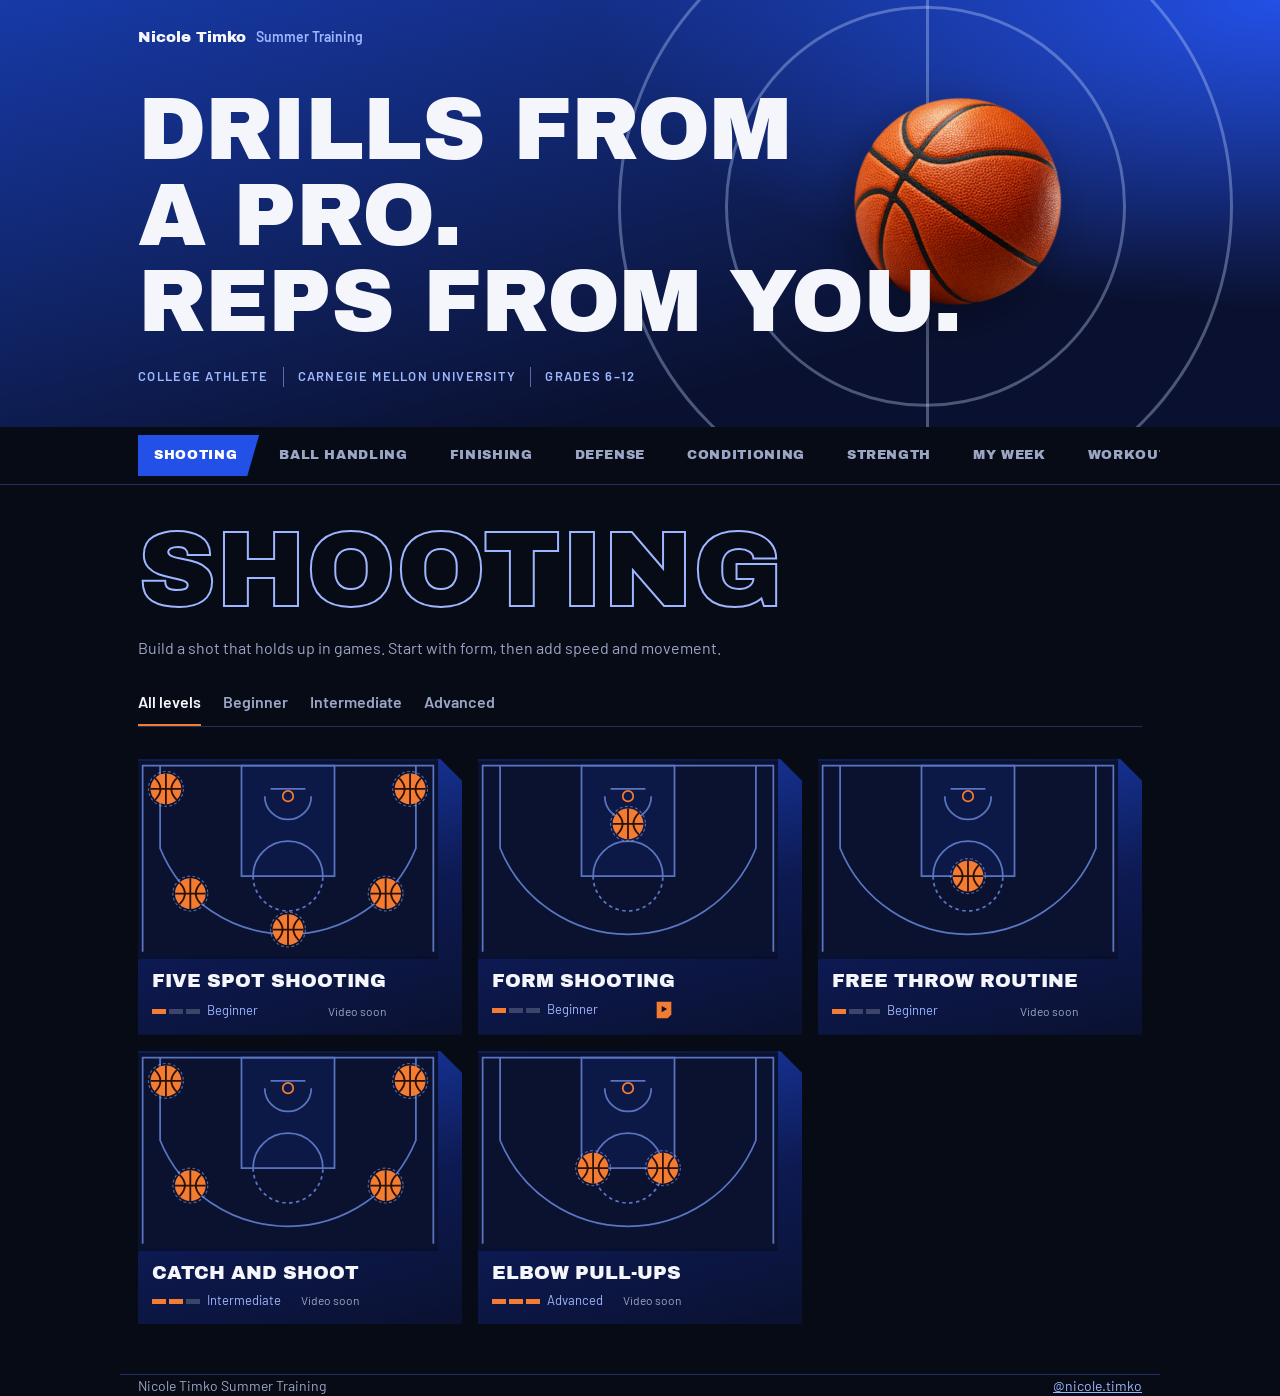
==== commit 0d48dc81: "added strength workout" ====
--- a/index.html
+++ b/index.html
@@ -100,6 +100,10 @@
             <label>Workout name <input id="builder-name" type="text" maxlength="60" placeholder="Tuesday shooting day"></label>
             <label>Category <select id="drill-cat"></select></label>
             <label>Drill <select id="drill-pick"></select></label>
+          </div>
+          <label2>Add strength category to workout on STRENGTH page.</label2>
+          <br>
+          <div>
             <label>Minutes <input id="drill-minutes" type="number" min="0" value="10"></label>
             <label>Planned shots (0 if none) <input id="drill-shots" type="number" min="0" value="50"></label>
             <button id="drill-add" type="button" class="btn small">Add drill</button>
@@ -142,7 +146,7 @@
     </div>
   </dialog>
 
-  
+
   <script src="tracker.js" defer></script>
   <script src="app.js" defer></script>
 </body>
--- a/style.css
+++ b/style.css
@@ -241,6 +241,7 @@
 .tracker { padding: 26px 0 50px; }
 .tracker h3 { font-size: 20px; text-transform: uppercase; margin: 30px 0 12px; }
 .tracker label { display: flex; flex-direction: column; gap: 6px; color: var(--muted); font-size: 14px; }
+.tracker label2 { display: flex; flex-direction: column; align-items: center; gap: 6px; color: var(--muted); font-size: 14px; }
 .tracker .btn { clip-path: none; border-radius: 999px; }
 .btn.ghost { background: transparent; box-shadow: inset 0 0 0 1px var(--line); color: var(--ice); }
 .btn.ghost:hover { background: #ffffff0d; }
@@ -334,6 +335,11 @@
 .log-row { display: grid; grid-template-columns: repeat(3, 1fr); gap: 10px; padding: 12px 0; border-bottom: 1px solid #ffffff10; }
 .log-row strong { grid-column: 1 / -1; }
 .log-panel .btn { margin-top: 16px; }
+.log-header {
+  display: flex;
+  justify-content: space-between;
+  align-items: center;
+}
 
 @media (max-width: 600px) {
   .stat-body { flex-direction: column; align-items: stretch; } .ring { align-self: center; }
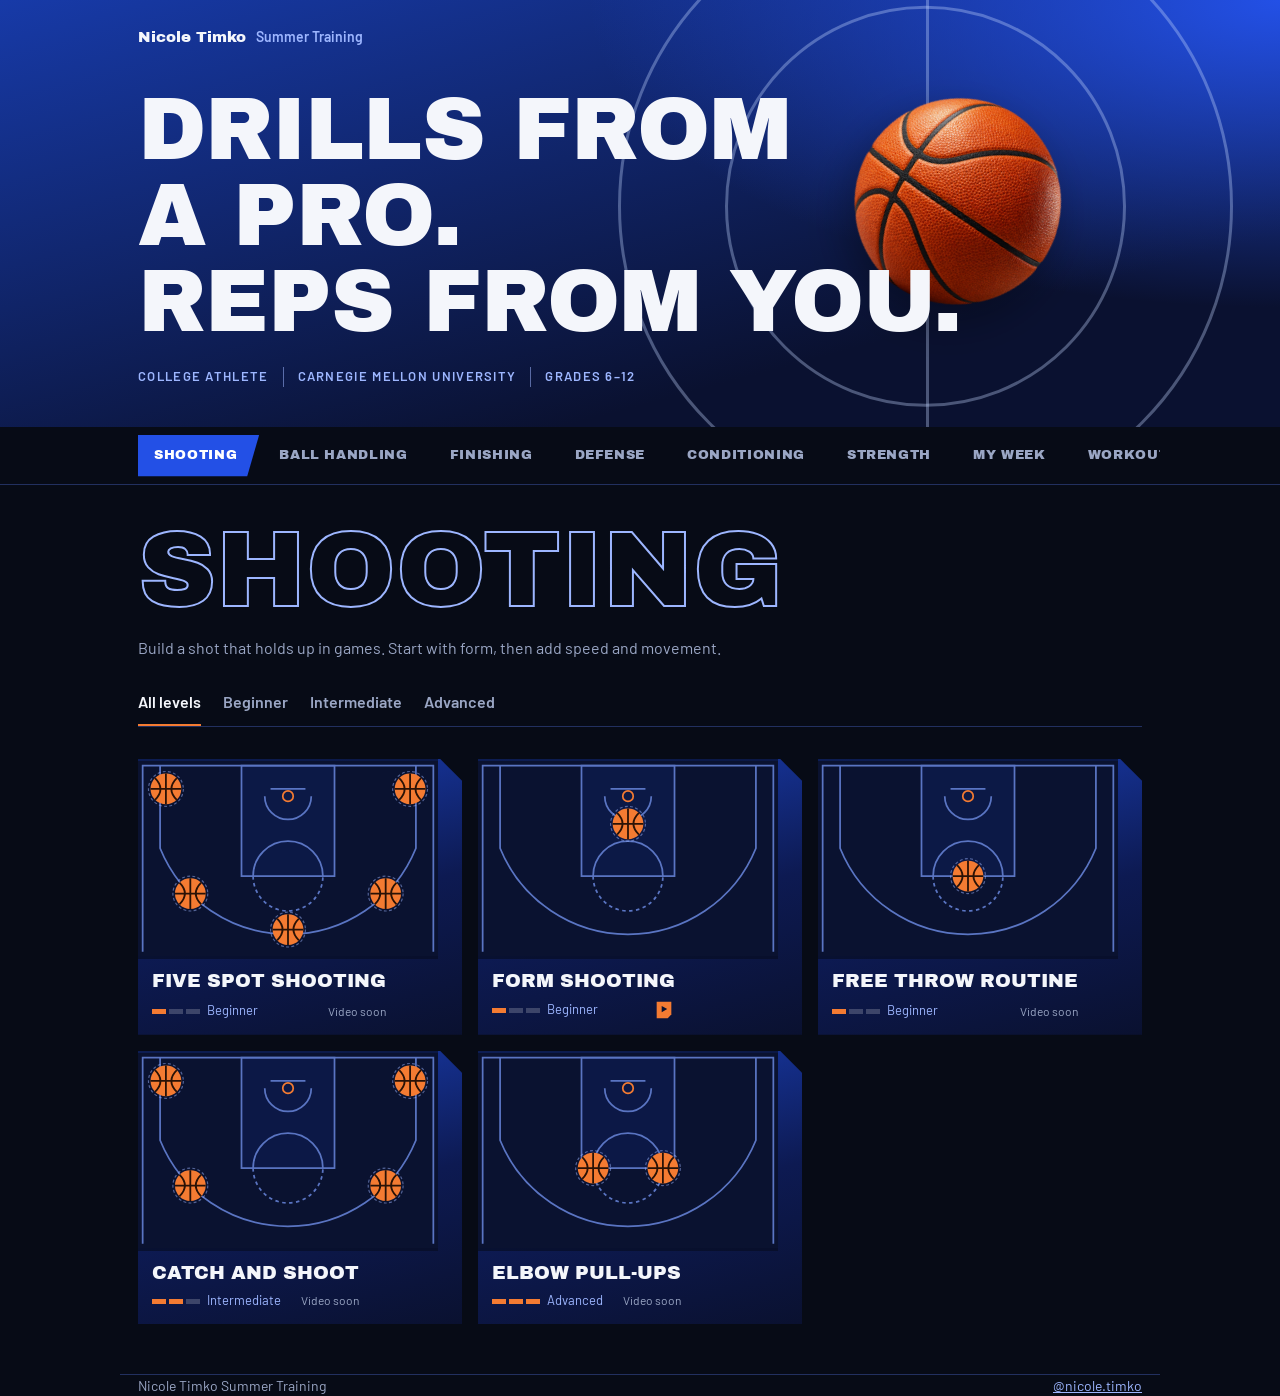
==== commit 7d33bf1a: "added visualization" ====
--- a/index.html
+++ b/index.html
@@ -101,7 +101,8 @@
             <label>Category <select id="drill-cat"></select></label>
             <label>Drill <select id="drill-pick"></select></label>
           </div>
-          <label2>Add strength category to workout on STRENGTH page.</label2>
+          <br>
+          <label2>Add the strength category to the workout on the STRENGTH page.</label2>
           <br>
           <div>
             <label>Minutes <input id="drill-minutes" type="number" min="0" value="10"></label>
--- a/style.css
+++ b/style.css
@@ -341,6 +341,62 @@
   align-items: center;
 }
 
+.load-chart {
+  height: 215px;
+  display: grid;
+  grid-template-columns: repeat(7, 1fr);
+  gap: 12px;
+  align-items: end;
+  padding: 8px 4px 0;
+}
+
+.load-day {
+  height: 100%;
+  display: grid;
+  grid-template-rows: 20px 1fr 24px;
+  gap: 6px;
+  text-align: center;
+  align-items: end;
+}
+
+.load-total {
+  color: var(--muted);
+  font-size: 12px;
+  min-height: 18px;
+}
+
+.load-bar {
+  height: 150px;
+  width: 100%;
+  max-width: 34px;
+  margin: auto;
+  display: flex;
+  flex-direction: column-reverse;
+  justify-content: flex-start;
+  overflow: hidden;
+  border-radius: 8px 8px 3px 3px;
+  background: #182445;
+}
+
+.load-basketball {
+  width: 100%;
+  min-height: 0;
+  background: linear-gradient(to top, #f46d28, #ffae63);
+  transition: height 0.25s ease;
+}
+
+.load-strength {
+  width: 100%;
+  min-height: 0;
+  background: linear-gradient(to top, #467fe8, #83b6ff);
+  transition: height 0.25s ease;
+}
+
+.load-label {
+  color: var(--muted);
+  font-size: 13px;
+}
+
 @media (max-width: 600px) {
   .stat-body { flex-direction: column; align-items: stretch; } .ring { align-self: center; }
   .sess { grid-template-columns: 44px 1fr; } .sess-ico { display: none; } .sess-side { grid-column: 1 / -1; justify-content: space-between; }
